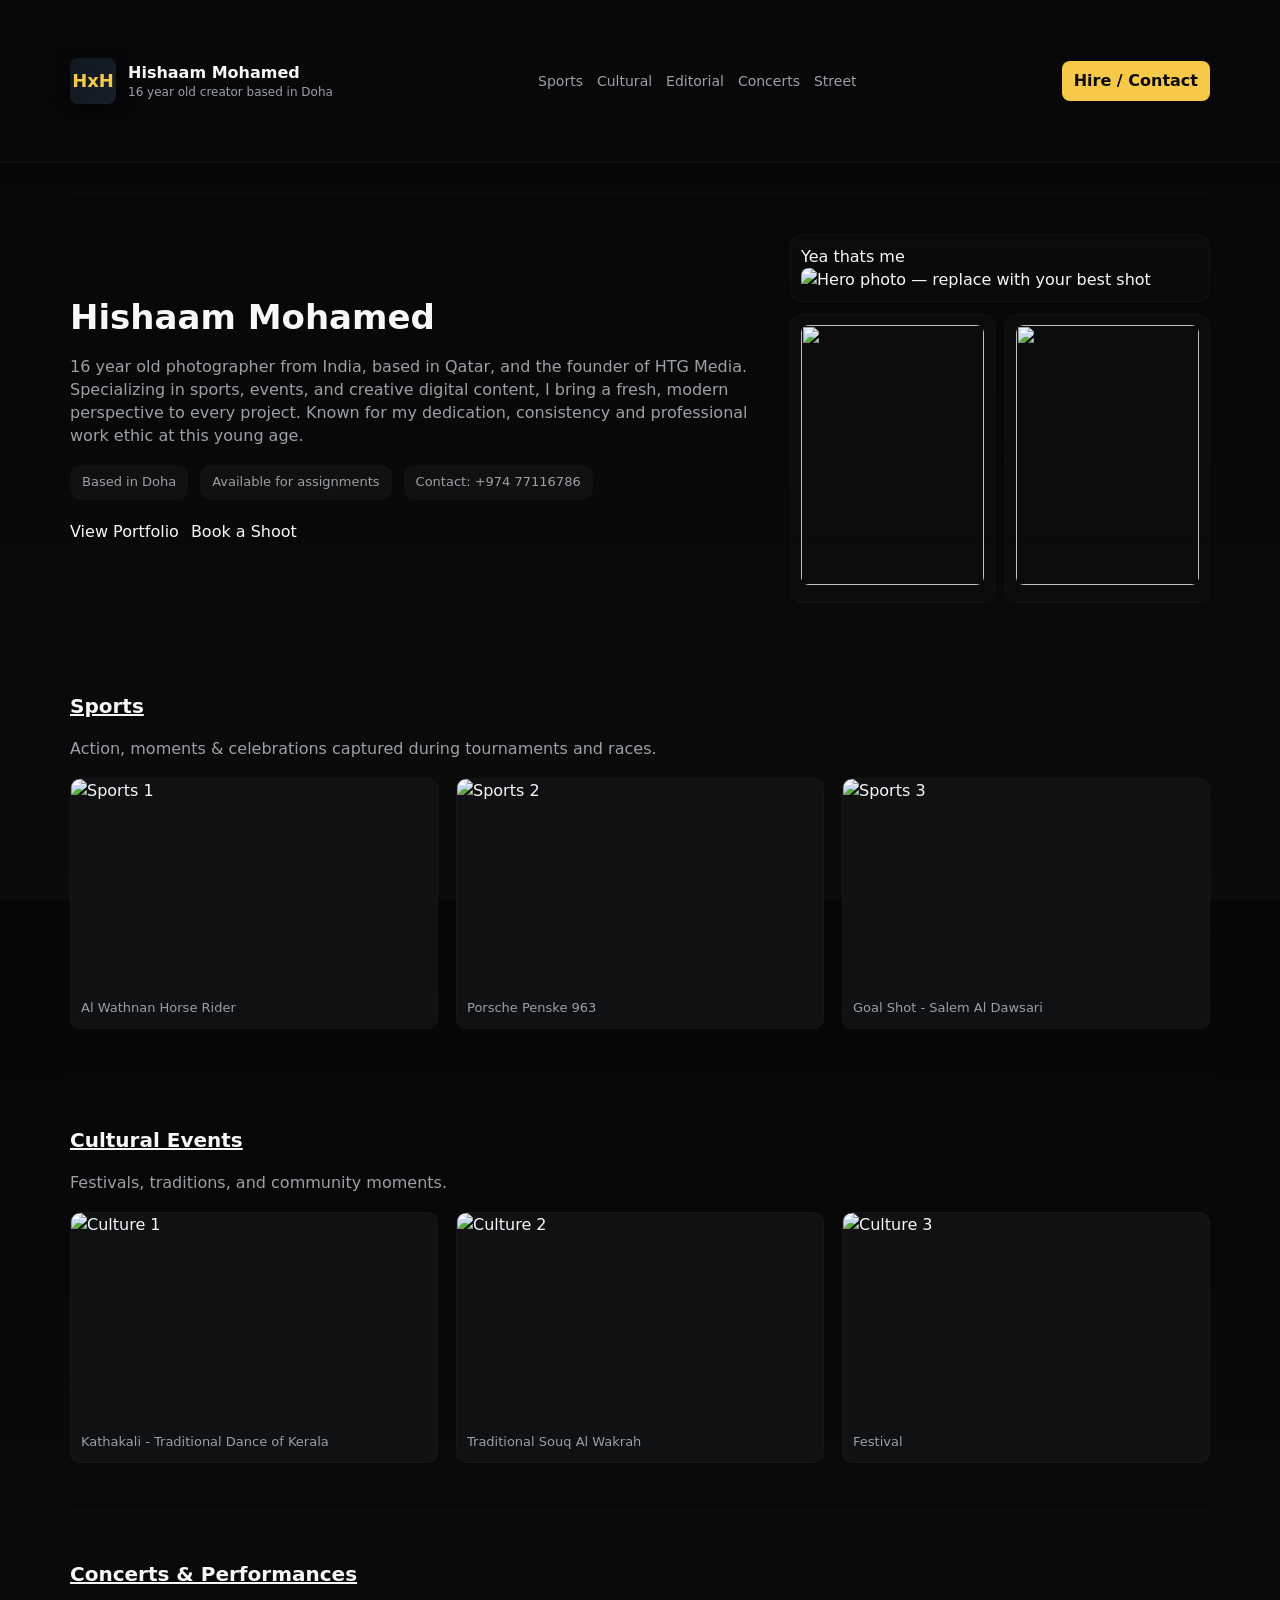
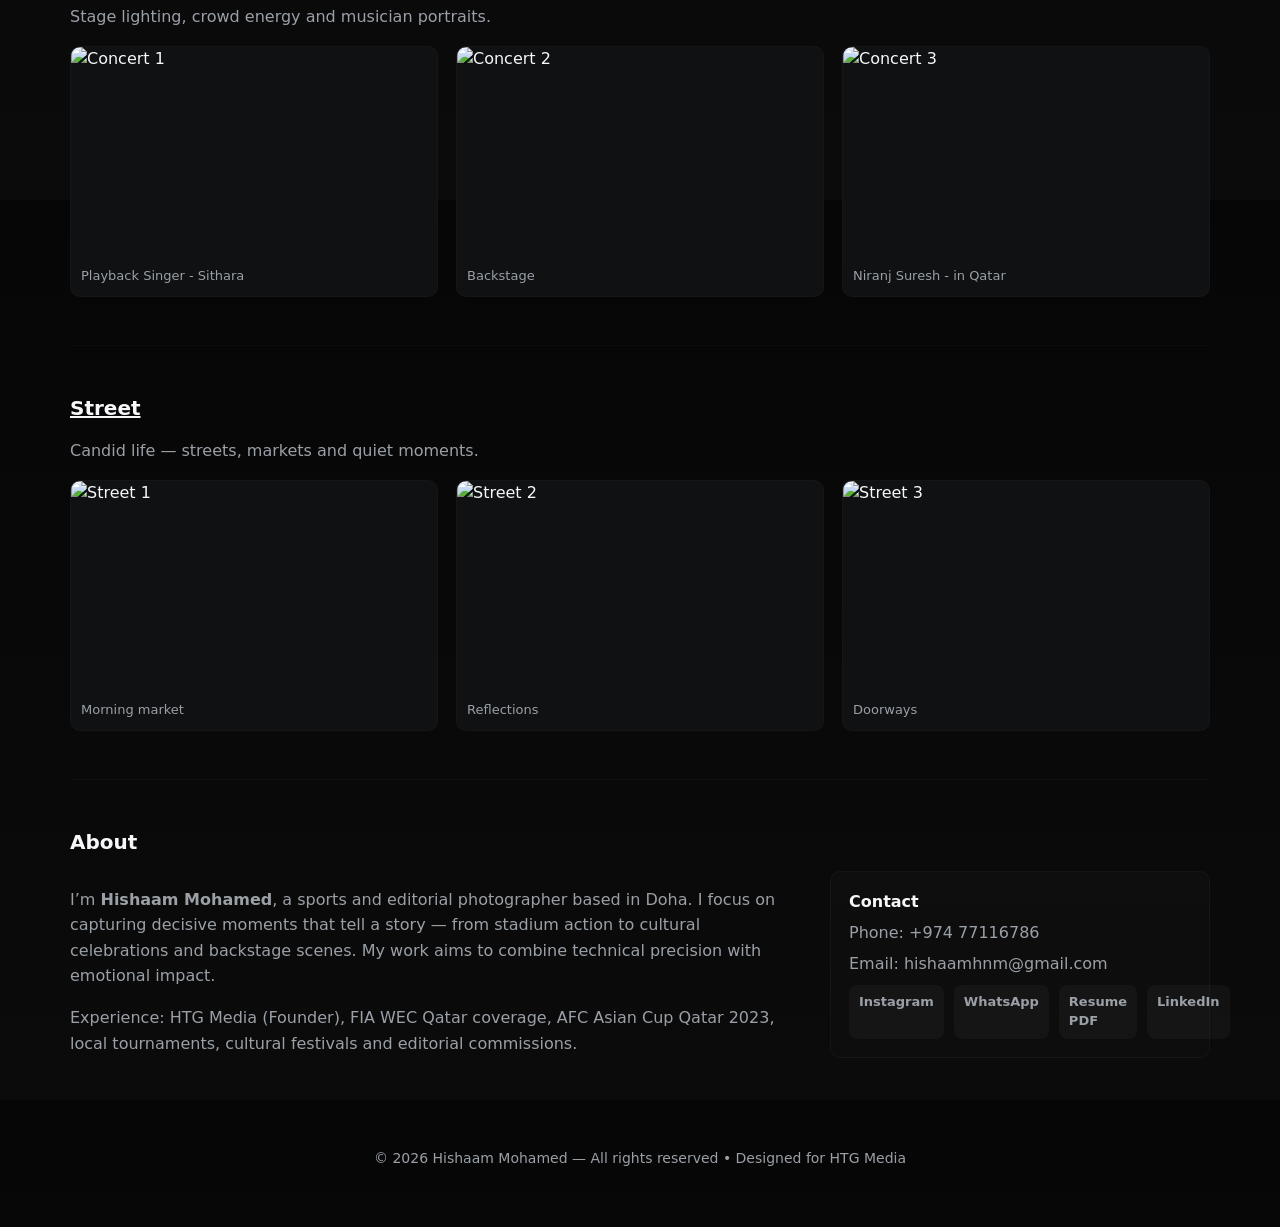
==== index.html @ fa6d303a "Rename portfolio.html to index.html" ====
<!doctype html>
<html lang="en">
<head>
  <meta charset="utf-8" />
  <meta name="viewport" content="width=device-width,initial-scale=1" />
  <title>Hishaam Mohamed — Portfolio</title>
  <link rel="icon" type="image/x-icon" href="C:\Users\hisha\OneDrive\Documents\Portfolio Images\favicon_io\favicon.ico">
  <meta name="description" content="Hishaam Mohamed — 16 year old creator" />
  <style>
    /* ====== Reset & base ====== */
    :root{
      --bg:#0b0b0c;
      --card:#0f1113;
      --muted:#9aa0a6;
      --accent:#f7c948;
      --white:#f6f7f9;
      --glass: rgba(255,255,255,0.03);
      --max-width:1200px;
      --gap:18px;
    }
    *{box-sizing:border-box}
    html,body{height:100%}
    body{
      margin:0;
      font-family:Inter, system-ui, -apple-system, "Segoe UI", Roboto, "Helvetica Neue", Arial;
      background:linear-gradient(180deg,#060607 0%, #0b0b0c 100%);
      color:var(--white);
      -webkit-font-smoothing:antialiased;
      -moz-osx-font-smoothing:grayscale;
      line-height:1.45;
    }
    a{color:inherit;text-decoration:none}
    .container{max-width:var(--max-width);margin:0 auto;padding:30px;}
    header{padding:28px 0;position:sticky;top:0;z-index:60;background:linear-gradient(180deg, rgba(11,11,12,0.6), rgba(11,11,12,0.35));backdrop-filter: blur(6px);border-bottom:1px solid rgba(255,255,255,0.03)}
    .nav{display:flex;align-items:center;justify-content:space-between;gap:12px}
    .brand{display:flex;align-items:center;gap:12px}
    .brand .logo{
      width:46px;height:46px;border-radius:8px;background:linear-gradient(135deg,#0f1720,#172028);display:flex;align-items:center;justify-content:center;font-weight:700;color:var(--accent);box-shadow:0 6px 18px rgba(0,0,0,0.6);font-size:18px
    }
    nav ul{display:flex;gap:14px;align-items:center;margin:0;padding:0;list-style:none}
    nav li{font-size:14px;color:var(--muted)}
    .cta{background:var(--accent);color:#0b0b0c;padding:8px 12px;border-radius:8px;font-weight:600}
    /* Hero */
    .hero{display:grid;grid-template-columns:1fr 420px;gap:36px;align-items:center;padding:40px 0}
    .hero-left h1{font-size:34px;margin:0 0 12px 0}
    .hero-left p{color:var(--muted);margin:0 0 18px 0}
    .meta{display:flex;gap:12px;flex-wrap:wrap}
    .meta .pill{background:var(--glass);padding:8px 12px;border-radius:10px;color:var(--muted);font-size:13px}
    .hero-right{display:flex;flex-direction:column;gap:12px;align-items:center}
    .hero-card{width:100%;background:linear-gradient(180deg, rgba(255,255,255,0.02), rgba(255,255,255,0.01));border-radius:12px;padding:10px;border:1px solid rgba(255,255,255,0.03)}
    .hero-card img{width:100%;height:260px;object-fit:cover;border-radius:8px}

    /* Section styles */
    section{padding:48px 0;border-top:1px solid rgba(255,255,255,0.02)}
    h2.section-title{font-size:20px;margin:0 0 14px 0}
    .section-intro{color:var(--muted);margin-bottom:18px}

    /* Gallery grid */
    .grid{display:grid;grid-template-columns:repeat(3,1fr);gap:var(--gap)}
    .card{background:var(--card);border-radius:10px;overflow:hidden;position:relative;border:1px solid rgba(255,255,255,0.02)}
    .card img{width:100%;height:210px;object-fit:cover;display:block;transition:transform .35s ease}
    .card:hover img{transform:scale(1.03)}
    .card .caption{padding:10px;color:var(--muted);font-size:13px}

    /* Lightbox */
    .lightbox{
      position:fixed;left:0;top:0;right:0;bottom:0;background:rgba(2,2,2,0.85);display:none;align-items:center;justify-content:center;z-index:2000;padding:20px
    }
    .lightbox.open{display:flex}
    .lightbox img{max-width:calc(100% - 120px);max-height:calc(100% - 120px);object-fit:contain;border-radius:6px;box-shadow:0 20px 60px rgba(0,0,0,0.6)}
    .lightbox .meta{margin-top:12px;display:flex;justify-content:space-between;gap:12px;align-items:center;color:var(--muted);width:100%;max-width:1100px}
    .lb-close{position:absolute;right:28px;top:18px;color:var(--white);background:rgba(255,255,255,0.03);border-radius:8px;padding:8px 10px;cursor:pointer;font-weight:700}

    /* About & Contact */
    .about-grid{display:grid;grid-template-columns:1fr 380px;gap:28px;align-items:start}
    .bio{color:var(--muted);line-height:1.6}
    .contact-card{background:linear-gradient(180deg, rgba(255,255,255,0.02), rgba(255,255,255,0.01));padding:18px;border-radius:10px;border:1px solid rgba(255,255,255,0.03)}
    .contact-card p{margin:8px 0;color:var(--muted)}
    .socials{display:flex;gap:10px;margin-top:10px}
    .socials a{background:rgba(255,255,255,0.03);padding:8px 10px;border-radius:8px;color:var(--muted);font-weight:600;font-size:13px}

    footer{padding:28px 0;color:var(--muted);text-align:center;font-size:14px}

    /* Responsive */
    @media (max-width:980px){
      .hero{grid-template-columns:1fr;gap:18px}
      .hero-right{order:3}
      .grid{grid-template-columns:repeat(2,1fr)}
      .hero-card img{height:200px}
      .about-grid{grid-template-columns:1fr}
    }
    @media (max-width:540px){
      .grid{grid-template-columns:1fr}
      nav ul{display:none}
      header .nav{gap:10px}
      .hero-left h1{font-size:28px}
      .hero-card img{height:180px}
    }
  </style>
</head>
<body>
  <header>
    <div class="container nav">
      <div class="brand">
        <div class="logo">HxH</div>
        <div>
          <div style="font-weight:700">Hishaam Mohamed</div>
          <div style="font-size:12px;color:var(--muted)">16 year old creator based in Doha</div>
        </div>
      </div>

      <nav>
        <ul>
          <li><a href="#sports">Sports</a></li>
          <li><a href="#cultural">Cultural</a></li>
          <li><a href="#editorial">Editorial</a></li>
          <li><a href="#concerts">Concerts</a></li>
          <li><a href="#street">Street</a></li>
        </ul>
      </nav>

      <div style="display:flex;gap:12px;align-items:center">
        <a class="cta" href="#contact">Hire / Contact</a>
      </div>
    </div>
  </header>

  <main class="container" role="main">

    <!-- HERO -->
    <section class="hero" id="home">
      <div class="hero-left">
        <h1>Hishaam Mohamed</h1>
        <p class="section-intro">16 year old photographer from India, based in Qatar, and the founder of HTG Media. Specializing in sports, events, and creative digital content, I bring a fresh, modern perspective to every project. Known for my dedication, consistency and professional work ethic at this young age.</p>
        <div class="meta">
          <div class="pill">Based in Doha</div>
          <div class="pill">Available for assignments</div>
          <div class="pill">Contact: +974 77116786</div>
        </div>

        <div style="margin-top:20px;display:flex;gap:12px">
          <a href="#portfolio" class="pill">View Portfolio</a>
          <a href="#contact" class="pill">Book a Shoot</a>
        </div>
      </div>

      <div class="hero-right">
        <div class="hero-card">
          Yea thats me
          <img src="C:\Users\hisha\OneDrive\Important\WhatsApp Image 2024-02-20 at 16.14.39_4dc73cd8.jpg" alt="Hero photo — replace with your best shot">
        </div>
        <div style="width:100%;display:flex;gap:10px"> 
          <div style="flex:1" class="hero-card"><img src="C:\Users\hisha\OneDrive\Important\HTG_1234_editefd`1.jpg" alt=""></div>
          <div style="flex:1" class="hero-card"><img src="C:\Users\hisha\Downloads\ARC_9446.jpg" alt=""></div>
        </div>
      </div>
    </section>

    <!-- PORTFOLIO SECTIONS -->
    <!-- Note: Replace the image src values with your own files inside an images/ folder -->
    <section id="sports">
      <h2 class="section-title"><u>Sports</u></h2>
      <p class="section-intro">Action, moments & celebrations captured during tournaments and races.</p>
      <div class="grid" aria-label="Sports gallery">
        <div class="card" data-caption="Equestrian Race">
          <img src="C:\Users\hisha\OneDrive\Documents\Portfolio Images\HTG_1083.jpg" alt="Sports 1" data-full="C:\Users\hisha\OneDrive\Documents\Portfolio Images\HTG_1083.jpg">
          <div class="caption">Al Wathnan Horse Rider</div>
        </div>
        <div class="card" data-caption="Race action — Lusail Circuit — FIA WEC 1812">
          <img src="C:\Users\hisha\OneDrive\Documents\Portfolio Images\HTG_1480.JPG" alt="Sports 2" data-full="C:\Users\hisha\OneDrive\Documents\Portfolio Images\HTG_1480.JPG">
          <div class="caption">Porsche Penske 963</div>
        </div>
        <div class="card" data-caption="Goal moment — AFC Asian Cup Qatar 2023">
          <img src="C:\Users\hisha\OneDrive\Documents\Portfolio Images\HTG_9693.JPG" alt="Sports 3" data-full="C:\Users\hisha\OneDrive\Documents\Portfolio Images\HTG_9693.JPG">
          <div class="caption">Goal Shot - Salem Al Dawsari</div>
        </div>
        <!-- add more cards as needed -->
      </div>
    </section>

    <section id="cultural">
      <h2 class="section-title"><u>Cultural Events</u></h2>
      <p class="section-intro">Festivals, traditions, and community moments.</p>
      <div class="grid" aria-label="Cultural gallery">
        <div class="card" data-caption="Traditional dance — Kerala">
          <img src="C:\Users\hisha\OneDrive\Documents\Portfolio Images\B8A162E2-AFE3-40AF-A135-4B73F27C0F36.jpeg" alt="Culture 1" data-full="C:\Users\hisha\OneDrive\Documents\Portfolio Images\B8A162E2-AFE3-40AF-A135-4B73F27C0F36.jpeg">
          <div class="caption">Kathakali - Traditional Dance of Kerala</div>
        </div>
        <div class="card" data-caption="Souq portrait — Souq al Wakrah">
          <img src="C:\Users\hisha\OneDrive\Documents\Portfolio Images\31035600078_Exploring Qatar_Echoes of the Past.jpg" alt="Culture 2" data-full="C:\Users\hisha\OneDrive\Documents\Portfolio Images\31035600078_Exploring Qatar_Echoes of the Past.jpg">
          <div class="caption">Traditional Souq Al Wakrah</div>
        </div>
        <div class="card" data-caption="Festival moment">
          <img src="images/culture3.jpg" alt="Culture 3" data-full="images/culture3-large.jpg">
          <div class="caption">Festival</div>
        </div>
      </div>
    </section>


    <section id="concerts">
      <h2 class="section-title"><u>Concerts & Performances</u></h2>
      <p class="section-intro">Stage lighting, crowd energy and musician portraits.</p>
      <div class="grid" aria-label="Concert gallery">
        <div class="card" data-caption="Live performance — stage lights">
          <img src="C:\Users\hisha\OneDrive\Documents\Portfolio Images\HTG_0798_Crop.JPG" alt="Concert 1" data-full="C:\Users\hisha\OneDrive\Documents\Portfolio Images\sithara extended.png">
          <div class="caption">Playback Singer - Sithara</div>
        </div>
        <div class="card" data-caption="Backstage portrait">
          <img src="images/concert2.jpg" alt="Concert 2" data-full="images/concert2-large.jpg">
          <div class="caption">Backstage</div>
        </div>
        <div class="card" data-caption="Crowd & atmosphere">
          <img src="C:\Users\hisha\OneDrive\Documents\Portfolio Images\HTG_0857_Crop.JPG" alt="Concert 3" data-full="C:\Users\hisha\OneDrive\Documents\Portfolio Images\Niranj Suresh Extended.png">
          <div class="caption">Niranj Suresh - in Qatar</div>
        </div>
      </div>
    </section>

    <section id="street">
      <h2 class="section-title"><u>Street</u></h2>
      <p class="section-intro">Candid life — streets, markets and quiet moments.</p>
      <div class="grid" aria-label="Street gallery">
        <div class="card" data-caption="Morning market — Doha">
          <img src="images/street1.jpg" alt="Street 1" data-full="images/street1-large.jpg">
          <div class="caption">Morning market</div>
        </div>
        <div class="card" data-caption="Reflections after rain">
          <img src="images/street2.jpg" alt="Street 2" data-full="images/street2-large.jpg">
          <div class="caption">Reflections</div>
        </div>
        <div class="card" data-caption="Old doorways — texture">
          <img src="images/street3.jpg" alt="Street 3" data-full="images/street3-large.jpg">
          <div class="caption">Doorways</div>
        </div>
      </div>
    </section>

    <!-- ABOUT + CONTACT -->
    <section id="about">
      <h2 class="section-title">About</h2>
      <div class="about-grid">
        <div>
          <p class="bio">
            I’m <strong>Hishaam Mohamed</strong>, a sports and editorial photographer based in Doha. I focus on capturing decisive moments that tell a story — from stadium action to cultural celebrations and backstage scenes. My work aims to combine technical precision with emotional impact.
          </p>
          <p class="bio" style="margin-top:12px">
            Experience: HTG Media (Founder), FIA WEC Qatar coverage, AFC Asian Cup Qatar 2023, local tournaments, cultural festivals and editorial commissions.
          </p>
        </div>

        <aside class="contact-card" id="contact">
          <div style="font-weight:700">Contact</div>
          <p>Phone: +974 77116786</p>
          <p>Email: <a href="mailto:hishaamhnm@gmail.com">hishaamhnm@gmail.com</a></p>
          <div class="socials">
            <a href="https://instagram.com/htg_media" target="_blank">Instagram</a>
            <a href="https://wa.me/97477116786" target="_blank">WhatsApp</a>
            <a href="C:\Users\hisha\OneDrive\Documents\Portfolio Images\Hishaam Mohamed - Resume.pdf.pdf" target="_blank">Resume PDF</a>
            <a href="https://linkedin.com/in/hishaam-jpg" target="_blank">LinkedIn</a>
          </div>
        </aside>
      </div>
    </section>

    <footer>
      © <span id="year"></span> Hishaam Mohamed — All rights reserved • Designed for HTG Media
    </footer>
  </main>

  <!-- Lightbox/modal -->
  <div class="lightbox" id="lightbox" aria-hidden="true" role="dialog" aria-label="Image preview">
    <div class="lb-close" id="lbClose">✕</div>
    <div style="text-align:center">
      <img id="lbImage" src="" alt="Preview">
      <div class="meta" id="lbMeta">
        <div id="lbCaption" style="color:var(--white);font-weight:600"></div>
        <div style="color:var(--muted)" id="lbInfo">Doha, Qatar • Photo by Hishaam Mohamed</div>
      </div>
    </div>
  </div>

  <script>
    // set year
    document.getElementById('year').textContent = new Date().getFullYear();

    // Lightbox logic
    const cards = document.querySelectorAll('.card');
    const lightbox = document.getElementById('lightbox');
    const lbImage = document.getElementById('lbImage');
    const lbCaption = document.getElementById('lbCaption');
    const lbClose = document.getElementById('lbClose');

    cards.forEach(card=>{
      const img = card.querySelector('img');
      card.addEventListener('click', ()=>{
        const full = img.getAttribute('data-full') || img.src;
        lbImage.src = full;
        lbCaption.textContent = card.getAttribute('data-caption') || img.alt || '';
        lightbox.classList.add('open');
        lightbox.setAttribute('aria-hidden','false');
        // lock scroll
        document.body.style.overflow = 'hidden';
      });
    });

    lbClose.addEventListener('click', closeLightbox);
    lightbox.addEventListener('click', (e)=>{
      if(e.target === lightbox) closeLightbox();
    });
    document.addEventListener('keydown', (e)=>{ if(e.key === 'Escape') closeLightbox(); });

    function closeLightbox(){
      lightbox.classList.remove('open');
      lightbox.setAttribute('aria-hidden','true');
      lbImage.src = '';
      document.body.style.overflow = '';
    }

    // Smooth anchor scroll
    document.querySelectorAll('a[href^="#"]').forEach(a=>{
      a.addEventListener('click', function(e){
        const target = document.querySelector(this.getAttribute('href'));
        if(target){ e.preventDefault(); target.scrollIntoView({behavior:'smooth',block:'start'}); }
      });
    });
  </script>
</body>
</html>
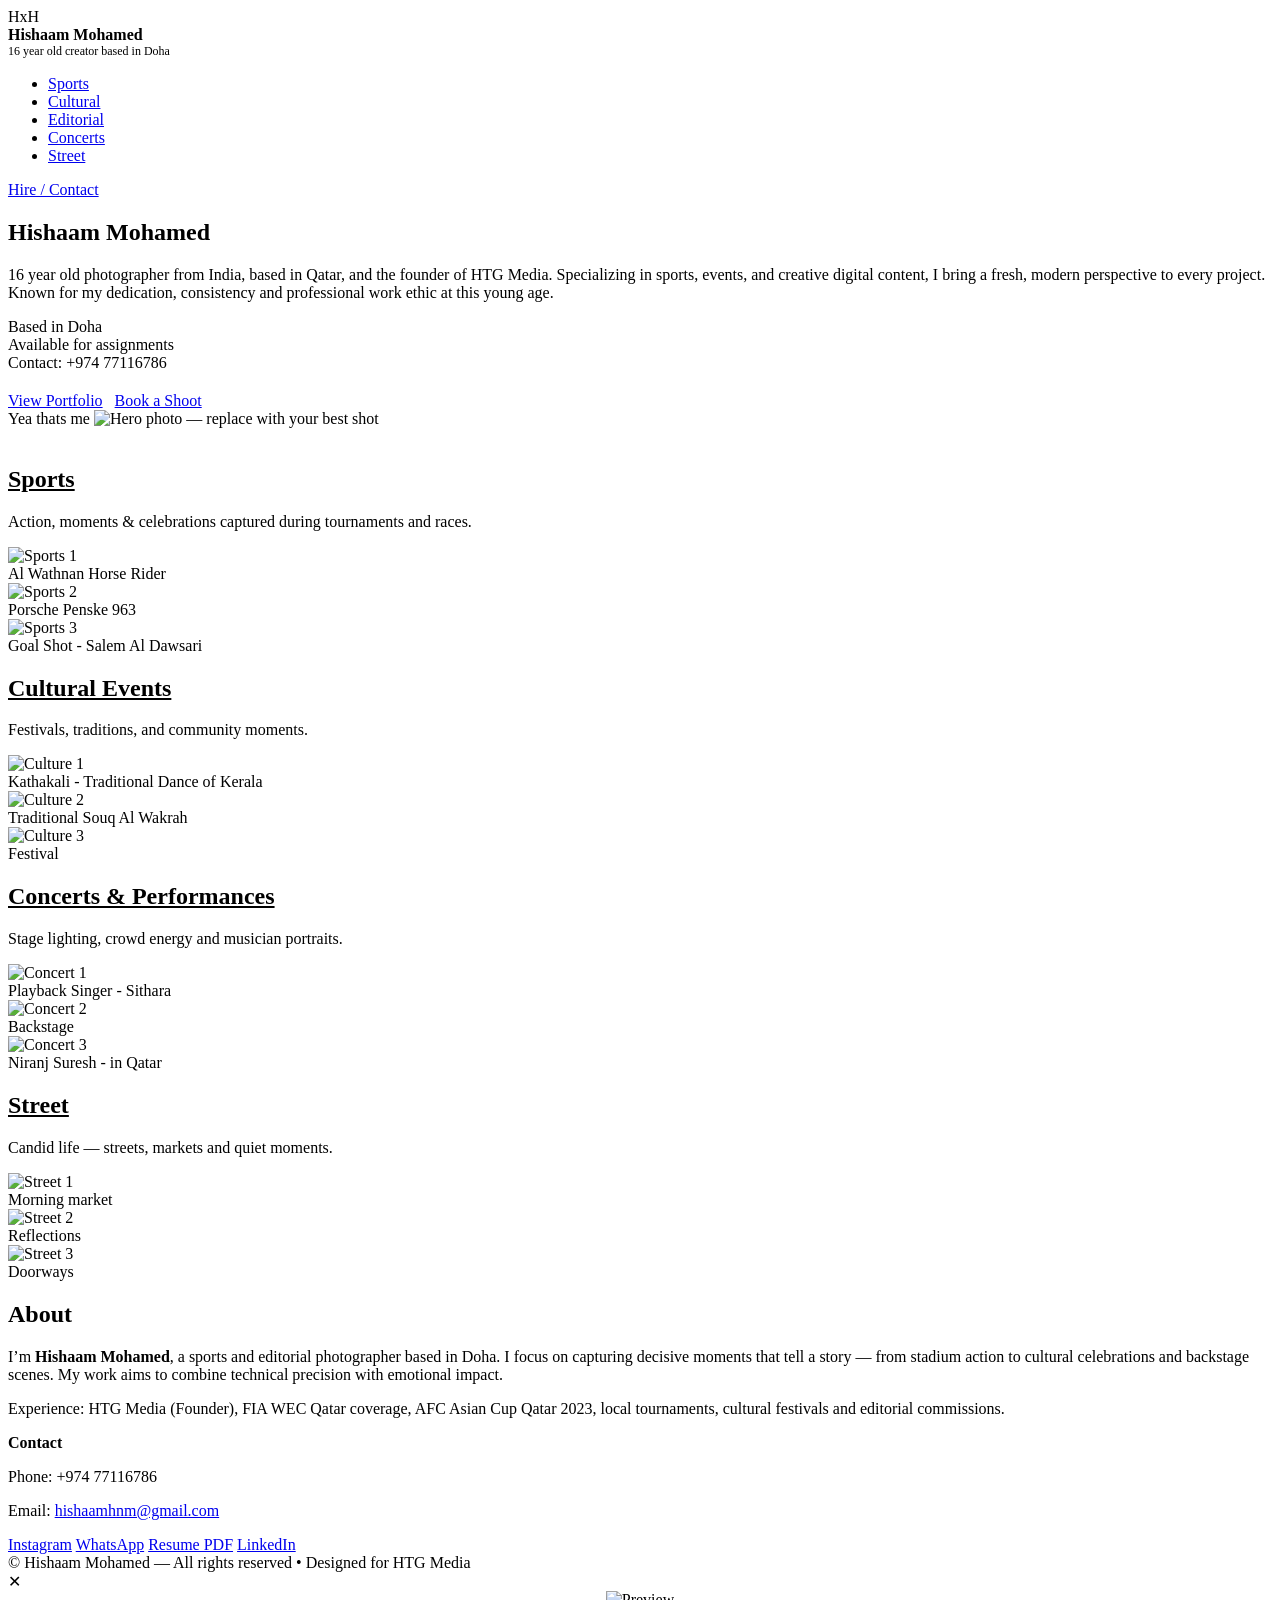
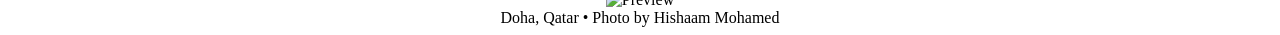
==== commit 4593f041: "e" ====
--- a/index.html
+++ b/index.html
@@ -3,100 +3,10 @@
 <head>
   <meta charset="utf-8" />
   <meta name="viewport" content="width=device-width,initial-scale=1" />
-  <title>Hishaam Mohamed — Portfolio</title>
-  <link rel="icon" type="image/x-icon" href="C:\Users\hisha\OneDrive\Documents\Portfolio Images\favicon_io\favicon.ico">
+  <title>HTG Media — Portfolio</title>
+  <link rel="icon" href="images/favicon.ico">
   <meta name="description" content="Hishaam Mohamed — 16 year old creator" />
-  <style>
-    /* ====== Reset & base ====== */
-    :root{
-      --bg:#0b0b0c;
-      --card:#0f1113;
-      --muted:#9aa0a6;
-      --accent:#f7c948;
-      --white:#f6f7f9;
-      --glass: rgba(255,255,255,0.03);
-      --max-width:1200px;
-      --gap:18px;
-    }
-    *{box-sizing:border-box}
-    html,body{height:100%}
-    body{
-      margin:0;
-      font-family:Inter, system-ui, -apple-system, "Segoe UI", Roboto, "Helvetica Neue", Arial;
-      background:linear-gradient(180deg,#060607 0%, #0b0b0c 100%);
-      color:var(--white);
-      -webkit-font-smoothing:antialiased;
-      -moz-osx-font-smoothing:grayscale;
-      line-height:1.45;
-    }
-    a{color:inherit;text-decoration:none}
-    .container{max-width:var(--max-width);margin:0 auto;padding:30px;}
-    header{padding:28px 0;position:sticky;top:0;z-index:60;background:linear-gradient(180deg, rgba(11,11,12,0.6), rgba(11,11,12,0.35));backdrop-filter: blur(6px);border-bottom:1px solid rgba(255,255,255,0.03)}
-    .nav{display:flex;align-items:center;justify-content:space-between;gap:12px}
-    .brand{display:flex;align-items:center;gap:12px}
-    .brand .logo{
-      width:46px;height:46px;border-radius:8px;background:linear-gradient(135deg,#0f1720,#172028);display:flex;align-items:center;justify-content:center;font-weight:700;color:var(--accent);box-shadow:0 6px 18px rgba(0,0,0,0.6);font-size:18px
-    }
-    nav ul{display:flex;gap:14px;align-items:center;margin:0;padding:0;list-style:none}
-    nav li{font-size:14px;color:var(--muted)}
-    .cta{background:var(--accent);color:#0b0b0c;padding:8px 12px;border-radius:8px;font-weight:600}
-    /* Hero */
-    .hero{display:grid;grid-template-columns:1fr 420px;gap:36px;align-items:center;padding:40px 0}
-    .hero-left h1{font-size:34px;margin:0 0 12px 0}
-    .hero-left p{color:var(--muted);margin:0 0 18px 0}
-    .meta{display:flex;gap:12px;flex-wrap:wrap}
-    .meta .pill{background:var(--glass);padding:8px 12px;border-radius:10px;color:var(--muted);font-size:13px}
-    .hero-right{display:flex;flex-direction:column;gap:12px;align-items:center}
-    .hero-card{width:100%;background:linear-gradient(180deg, rgba(255,255,255,0.02), rgba(255,255,255,0.01));border-radius:12px;padding:10px;border:1px solid rgba(255,255,255,0.03)}
-    .hero-card img{width:100%;height:260px;object-fit:cover;border-radius:8px}
 
-    /* Section styles */
-    section{padding:48px 0;border-top:1px solid rgba(255,255,255,0.02)}
-    h2.section-title{font-size:20px;margin:0 0 14px 0}
-    .section-intro{color:var(--muted);margin-bottom:18px}
-
-    /* Gallery grid */
-    .grid{display:grid;grid-template-columns:repeat(3,1fr);gap:var(--gap)}
-    .card{background:var(--card);border-radius:10px;overflow:hidden;position:relative;border:1px solid rgba(255,255,255,0.02)}
-    .card img{width:100%;height:210px;object-fit:cover;display:block;transition:transform .35s ease}
-    .card:hover img{transform:scale(1.03)}
-    .card .caption{padding:10px;color:var(--muted);font-size:13px}
-
-    /* Lightbox */
-    .lightbox{
-      position:fixed;left:0;top:0;right:0;bottom:0;background:rgba(2,2,2,0.85);display:none;align-items:center;justify-content:center;z-index:2000;padding:20px
-    }
-    .lightbox.open{display:flex}
-    .lightbox img{max-width:calc(100% - 120px);max-height:calc(100% - 120px);object-fit:contain;border-radius:6px;box-shadow:0 20px 60px rgba(0,0,0,0.6)}
-    .lightbox .meta{margin-top:12px;display:flex;justify-content:space-between;gap:12px;align-items:center;color:var(--muted);width:100%;max-width:1100px}
-    .lb-close{position:absolute;right:28px;top:18px;color:var(--white);background:rgba(255,255,255,0.03);border-radius:8px;padding:8px 10px;cursor:pointer;font-weight:700}
-
-    /* About & Contact */
-    .about-grid{display:grid;grid-template-columns:1fr 380px;gap:28px;align-items:start}
-    .bio{color:var(--muted);line-height:1.6}
-    .contact-card{background:linear-gradient(180deg, rgba(255,255,255,0.02), rgba(255,255,255,0.01));padding:18px;border-radius:10px;border:1px solid rgba(255,255,255,0.03)}
-    .contact-card p{margin:8px 0;color:var(--muted)}
-    .socials{display:flex;gap:10px;margin-top:10px}
-    .socials a{background:rgba(255,255,255,0.03);padding:8px 10px;border-radius:8px;color:var(--muted);font-weight:600;font-size:13px}
-
-    footer{padding:28px 0;color:var(--muted);text-align:center;font-size:14px}
-
-    /* Responsive */
-    @media (max-width:980px){
-      .hero{grid-template-columns:1fr;gap:18px}
-      .hero-right{order:3}
-      .grid{grid-template-columns:repeat(2,1fr)}
-      .hero-card img{height:200px}
-      .about-grid{grid-template-columns:1fr}
-    }
-    @media (max-width:540px){
-      .grid{grid-template-columns:1fr}
-      nav ul{display:none}
-      header .nav{gap:10px}
-      .hero-left h1{font-size:28px}
-      .hero-card img{height:180px}
-    }
-  </style>
 </head>
 <body>
   <header>
@@ -280,50 +190,5 @@
     </div>
   </div>
 
-  <script>
-    // set year
-    document.getElementById('year').textContent = new Date().getFullYear();
-
-    // Lightbox logic
-    const cards = document.querySelectorAll('.card');
-    const lightbox = document.getElementById('lightbox');
-    const lbImage = document.getElementById('lbImage');
-    const lbCaption = document.getElementById('lbCaption');
-    const lbClose = document.getElementById('lbClose');
-
-    cards.forEach(card=>{
-      const img = card.querySelector('img');
-      card.addEventListener('click', ()=>{
-        const full = img.getAttribute('data-full') || img.src;
-        lbImage.src = full;
-        lbCaption.textContent = card.getAttribute('data-caption') || img.alt || '';
-        lightbox.classList.add('open');
-        lightbox.setAttribute('aria-hidden','false');
-        // lock scroll
-        document.body.style.overflow = 'hidden';
-      });
-    });
-
-    lbClose.addEventListener('click', closeLightbox);
-    lightbox.addEventListener('click', (e)=>{
-      if(e.target === lightbox) closeLightbox();
-    });
-    document.addEventListener('keydown', (e)=>{ if(e.key === 'Escape') closeLightbox(); });
-
-    function closeLightbox(){
-      lightbox.classList.remove('open');
-      lightbox.setAttribute('aria-hidden','true');
-      lbImage.src = '';
-      document.body.style.overflow = '';
-    }
-
-    // Smooth anchor scroll
-    document.querySelectorAll('a[href^="#"]').forEach(a=>{
-      a.addEventListener('click', function(e){
-        const target = document.querySelector(this.getAttribute('href'));
-        if(target){ e.preventDefault(); target.scrollIntoView({behavior:'smooth',block:'start'}); }
-      });
-    });
-  </script>
 </body>
 </html>
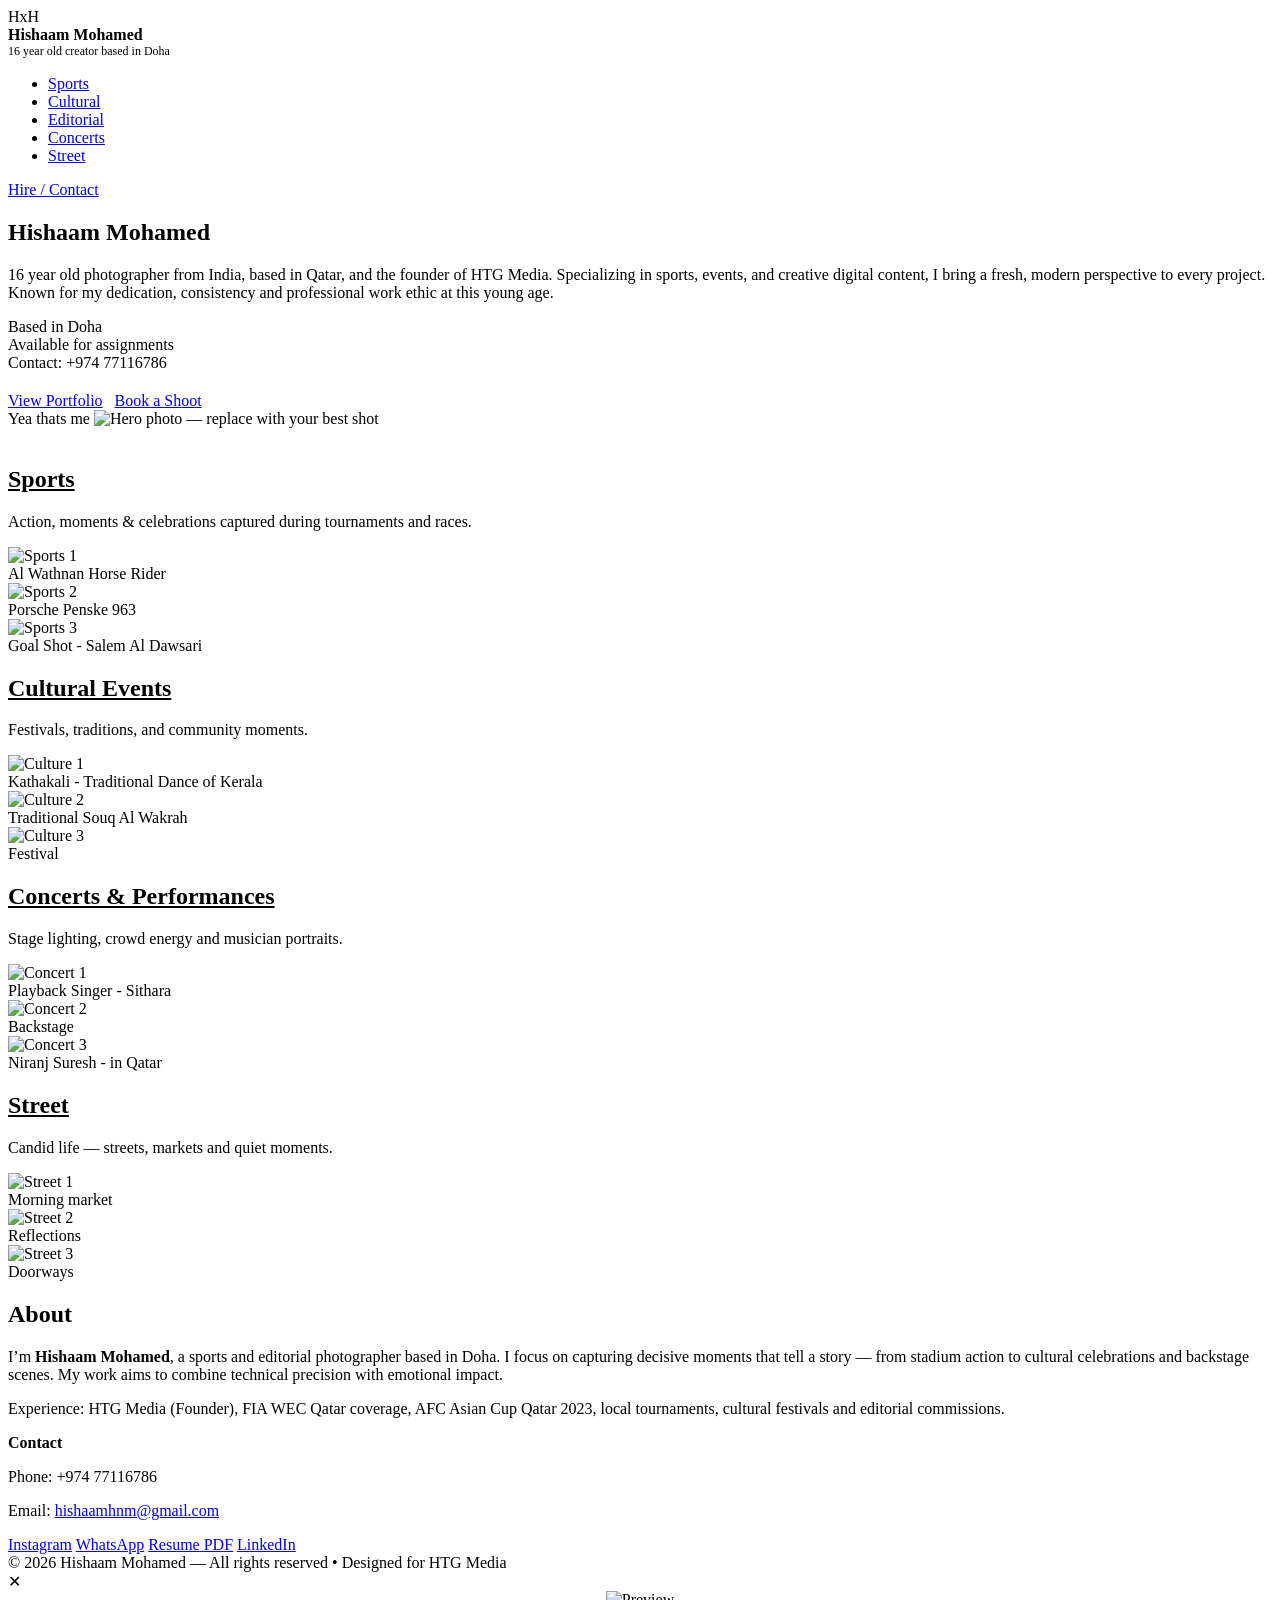
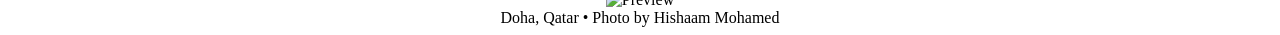
==== commit abc1c393: "script" ====
--- a/index.html
+++ b/index.html
@@ -189,6 +189,6 @@
       </div>
     </div>
   </div>
-
+<script src="js/script.js"></script>
 </body>
 </html>
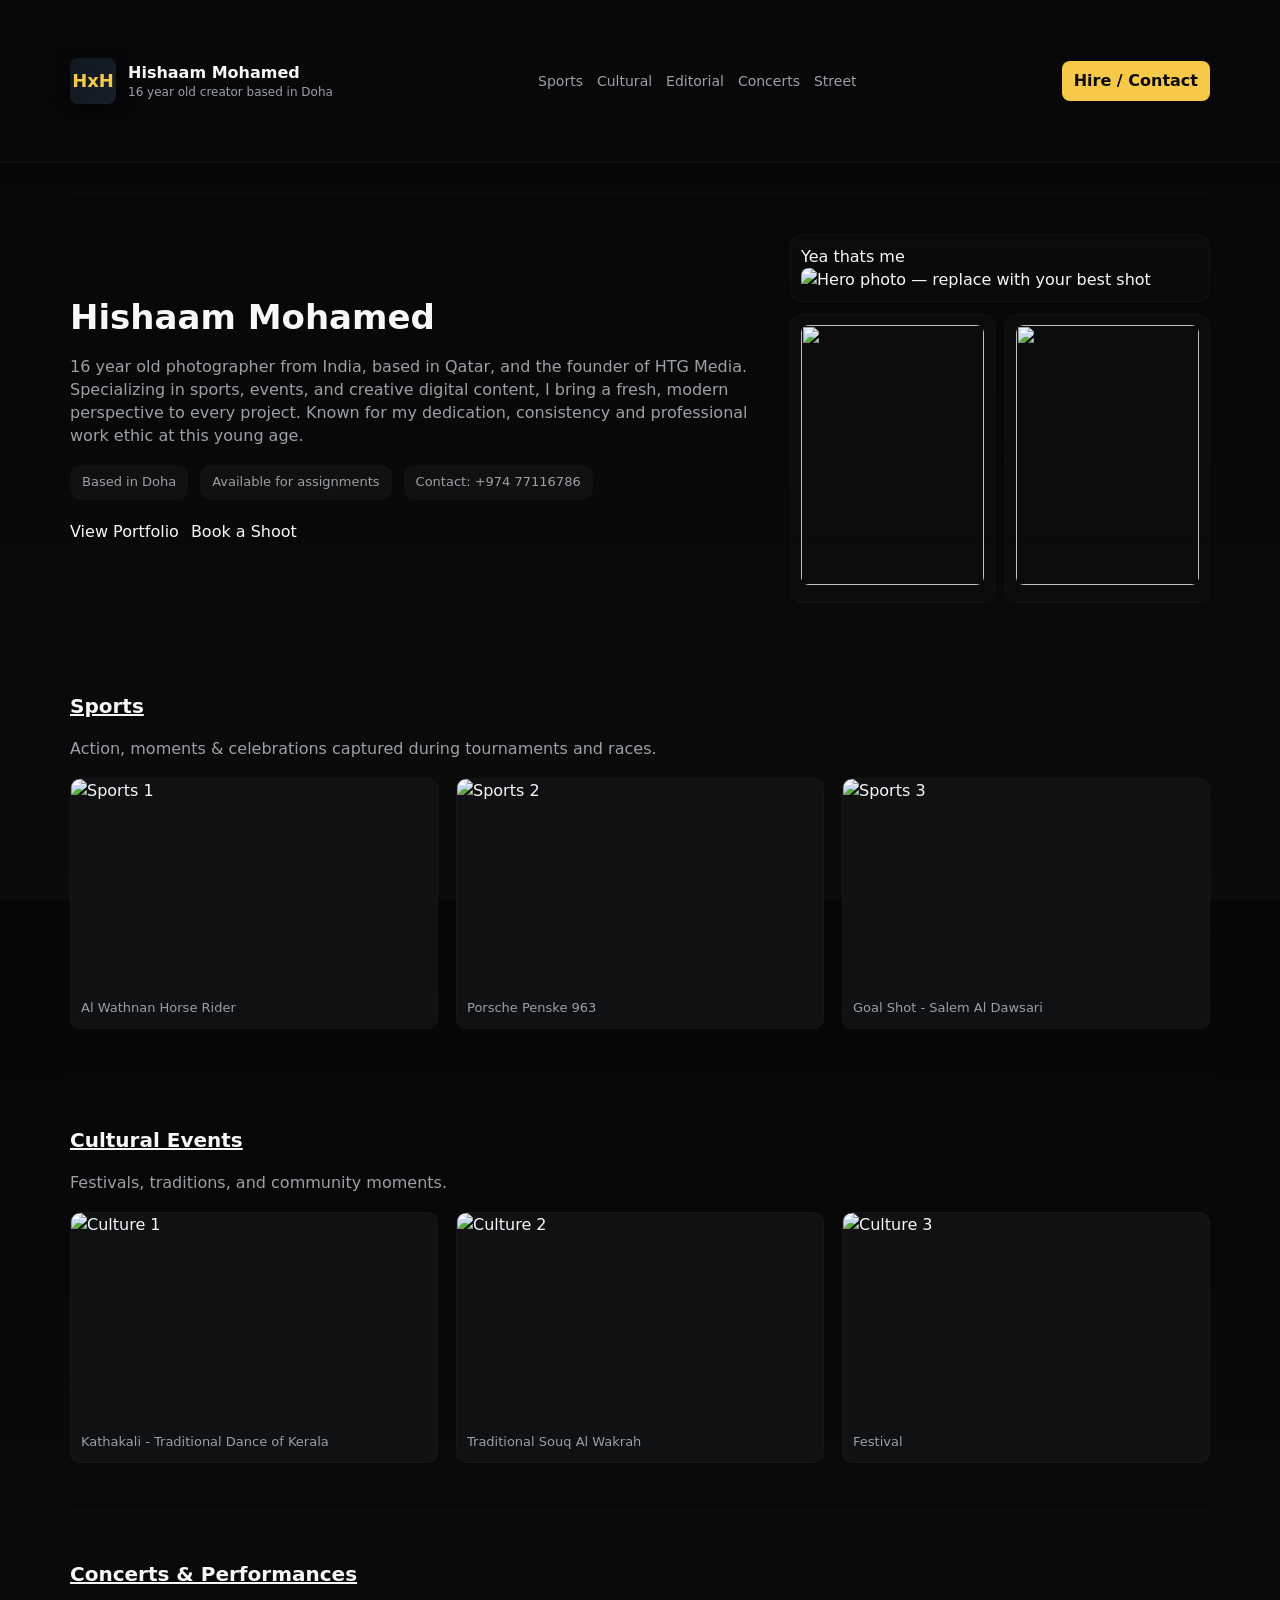
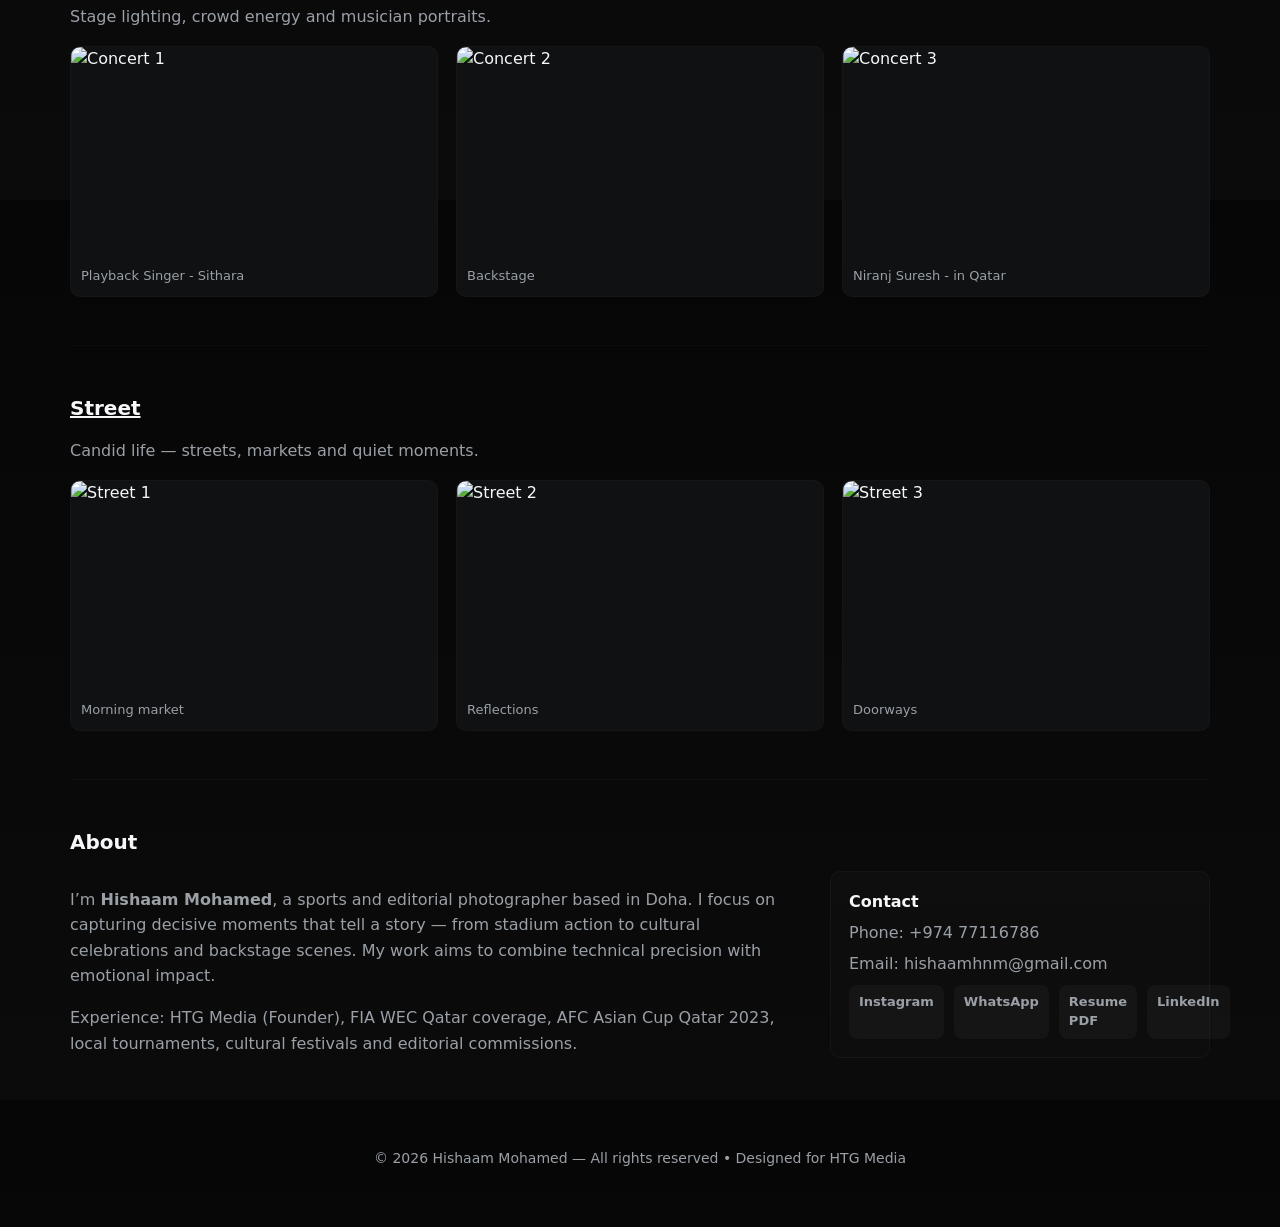
==== commit 828cadf0: "css" ====
--- a/index.html
+++ b/index.html
@@ -5,6 +5,7 @@
   <meta name="viewport" content="width=device-width,initial-scale=1" />
   <title>HTG Media — Portfolio</title>
   <link rel="icon" href="images/favicon.ico">
+  <link rel="stylesheet" href="css/style.css">
   <meta name="description" content="Hishaam Mohamed — 16 year old creator" />
 
 </head>
--- a/css/style.css
+++ b/css/style.css
@@ -0,0 +1,89 @@
+    /* ====== Reset & base ====== */
+    :root{
+      --bg:#0b0b0c;
+      --card:#0f1113;
+      --muted:#9aa0a6;
+      --accent:#f7c948;
+      --white:#f6f7f9;
+      --glass: rgba(255,255,255,0.03);
+      --max-width:1200px;
+      --gap:18px;
+    }
+    *{box-sizing:border-box}
+    html,body{height:100%}
+    body{
+      margin:0;
+      font-family:Inter, system-ui, -apple-system, "Segoe UI", Roboto, "Helvetica Neue", Arial;
+      background:linear-gradient(180deg,#060607 0%, #0b0b0c 100%);
+      color:var(--white);
+      -webkit-font-smoothing:antialiased;
+      -moz-osx-font-smoothing:grayscale;
+      line-height:1.45;
+    }
+    a{color:inherit;text-decoration:none}
+    .container{max-width:var(--max-width);margin:0 auto;padding:30px;}
+    header{padding:28px 0;position:sticky;top:0;z-index:60;background:linear-gradient(180deg, rgba(11,11,12,0.6), rgba(11,11,12,0.35));backdrop-filter: blur(6px);border-bottom:1px solid rgba(255,255,255,0.03)}
+    .nav{display:flex;align-items:center;justify-content:space-between;gap:12px}
+    .brand{display:flex;align-items:center;gap:12px}
+    .brand .logo{
+      width:46px;height:46px;border-radius:8px;background:linear-gradient(135deg,#0f1720,#172028);display:flex;align-items:center;justify-content:center;font-weight:700;color:var(--accent);box-shadow:0 6px 18px rgba(0,0,0,0.6);font-size:18px
+    }
+    nav ul{display:flex;gap:14px;align-items:center;margin:0;padding:0;list-style:none}
+    nav li{font-size:14px;color:var(--muted)}
+    .cta{background:var(--accent);color:#0b0b0c;padding:8px 12px;border-radius:8px;font-weight:600}
+    /* Hero */
+    .hero{display:grid;grid-template-columns:1fr 420px;gap:36px;align-items:center;padding:40px 0}
+    .hero-left h1{font-size:34px;margin:0 0 12px 0}
+    .hero-left p{color:var(--muted);margin:0 0 18px 0}
+    .meta{display:flex;gap:12px;flex-wrap:wrap}
+    .meta .pill{background:var(--glass);padding:8px 12px;border-radius:10px;color:var(--muted);font-size:13px}
+    .hero-right{display:flex;flex-direction:column;gap:12px;align-items:center}
+    .hero-card{width:100%;background:linear-gradient(180deg, rgba(255,255,255,0.02), rgba(255,255,255,0.01));border-radius:12px;padding:10px;border:1px solid rgba(255,255,255,0.03)}
+    .hero-card img{width:100%;height:260px;object-fit:cover;border-radius:8px}
+
+    /* Section styles */
+    section{padding:48px 0;border-top:1px solid rgba(255,255,255,0.02)}
+    h2.section-title{font-size:20px;margin:0 0 14px 0}
+    .section-intro{color:var(--muted);margin-bottom:18px}
+
+    /* Gallery grid */
+    .grid{display:grid;grid-template-columns:repeat(3,1fr);gap:var(--gap)}
+    .card{background:var(--card);border-radius:10px;overflow:hidden;position:relative;border:1px solid rgba(255,255,255,0.02)}
+    .card img{width:100%;height:210px;object-fit:cover;display:block;transition:transform .35s ease}
+    .card:hover img{transform:scale(1.03)}
+    .card .caption{padding:10px;color:var(--muted);font-size:13px}
+
+    /* Lightbox */
+    .lightbox{
+      position:fixed;left:0;top:0;right:0;bottom:0;background:rgba(2,2,2,0.85);display:none;align-items:center;justify-content:center;z-index:2000;padding:20px
+    }
+    .lightbox.open{display:flex}
+    .lightbox img{max-width:calc(100% - 120px);max-height:calc(100% - 120px);object-fit:contain;border-radius:6px;box-shadow:0 20px 60px rgba(0,0,0,0.6)}
+    .lightbox .meta{margin-top:12px;display:flex;justify-content:space-between;gap:12px;align-items:center;color:var(--muted);width:100%;max-width:1100px}
+    .lb-close{position:absolute;right:28px;top:18px;color:var(--white);background:rgba(255,255,255,0.03);border-radius:8px;padding:8px 10px;cursor:pointer;font-weight:700}
+
+    /* About & Contact */
+    .about-grid{display:grid;grid-template-columns:1fr 380px;gap:28px;align-items:start}
+    .bio{color:var(--muted);line-height:1.6}
+    .contact-card{background:linear-gradient(180deg, rgba(255,255,255,0.02), rgba(255,255,255,0.01));padding:18px;border-radius:10px;border:1px solid rgba(255,255,255,0.03)}
+    .contact-card p{margin:8px 0;color:var(--muted)}
+    .socials{display:flex;gap:10px;margin-top:10px}
+    .socials a{background:rgba(255,255,255,0.03);padding:8px 10px;border-radius:8px;color:var(--muted);font-weight:600;font-size:13px}
+
+    footer{padding:28px 0;color:var(--muted);text-align:center;font-size:14px}
+
+    /* Responsive */
+    @media (max-width:980px){
+      .hero{grid-template-columns:1fr;gap:18px}
+      .hero-right{order:3}
+      .grid{grid-template-columns:repeat(2,1fr)}
+      .hero-card img{height:200px}
+      .about-grid{grid-template-columns:1fr}
+    }
+    @media (max-width:540px){
+      .grid{grid-template-columns:1fr}
+      nav ul{display:none}
+      header .nav{gap:10px}
+      .hero-left h1{font-size:28px}
+      .hero-card img{height:180px}
+    }
